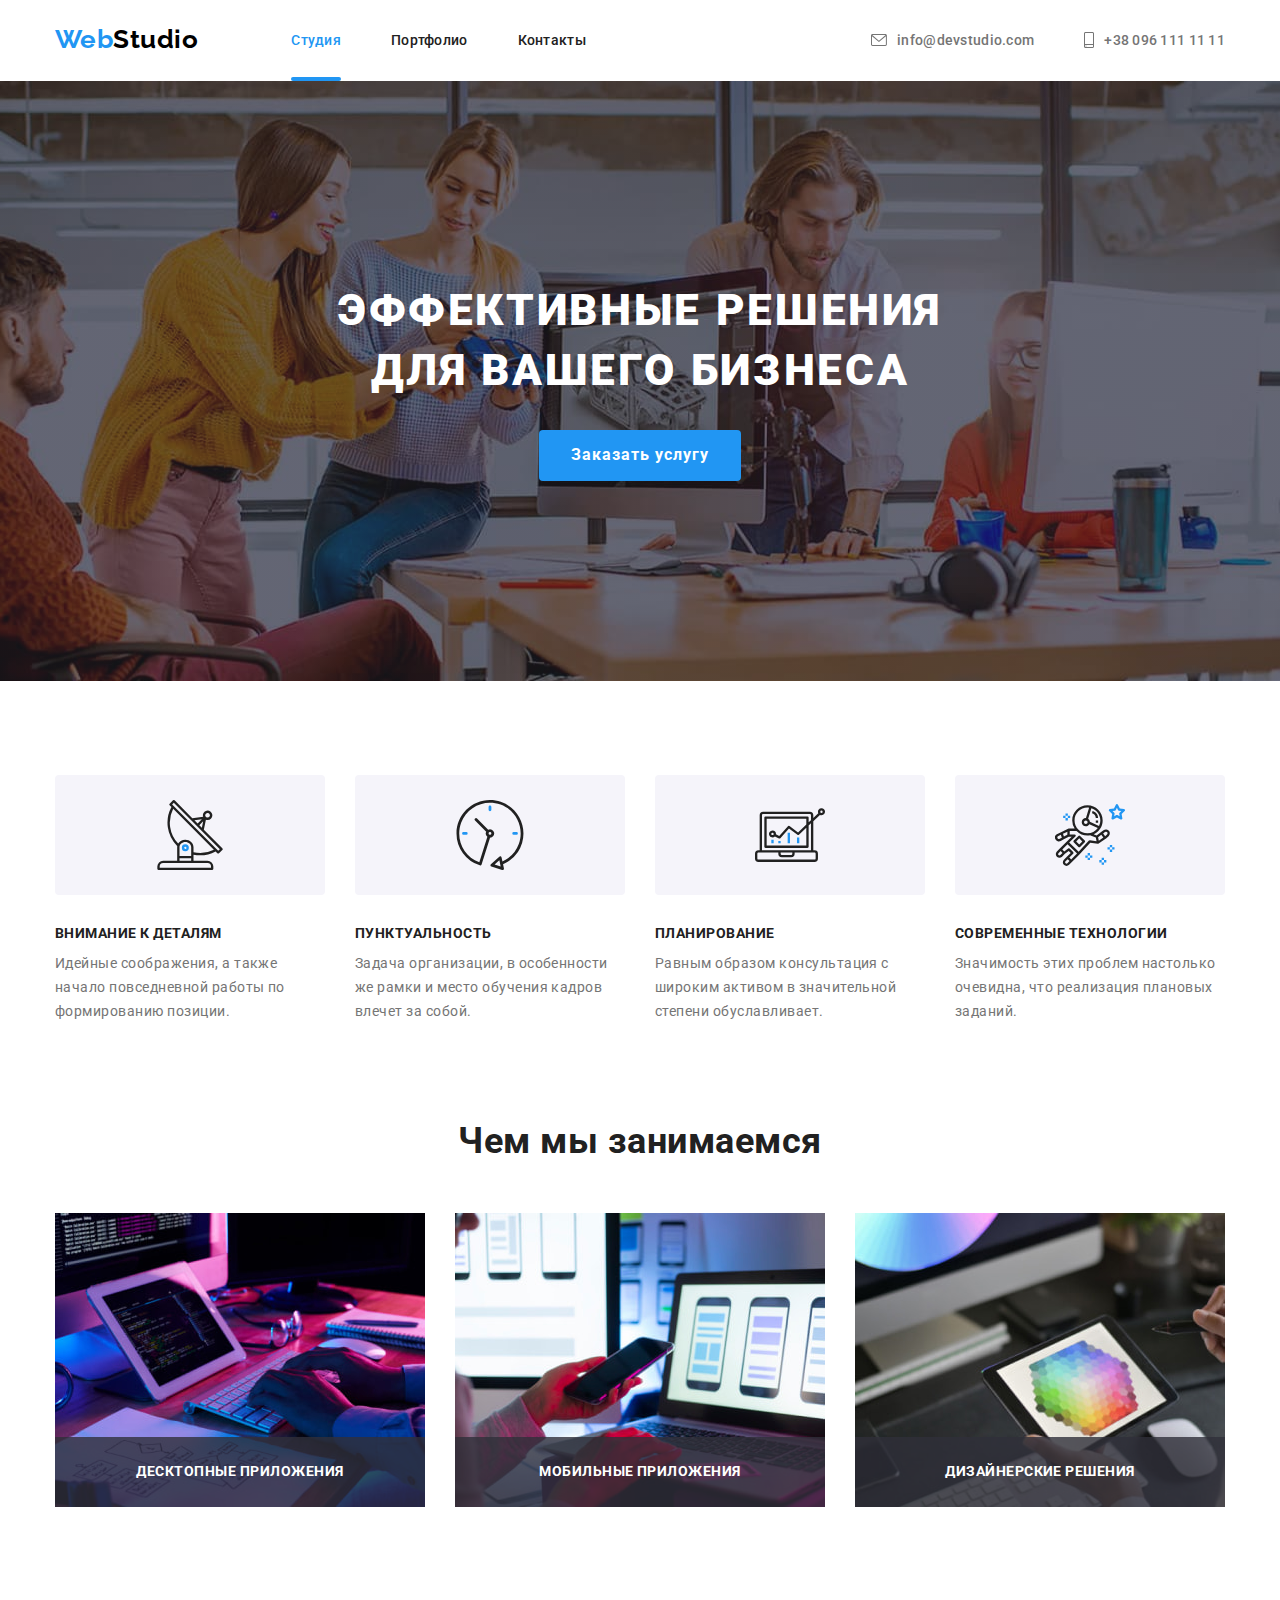
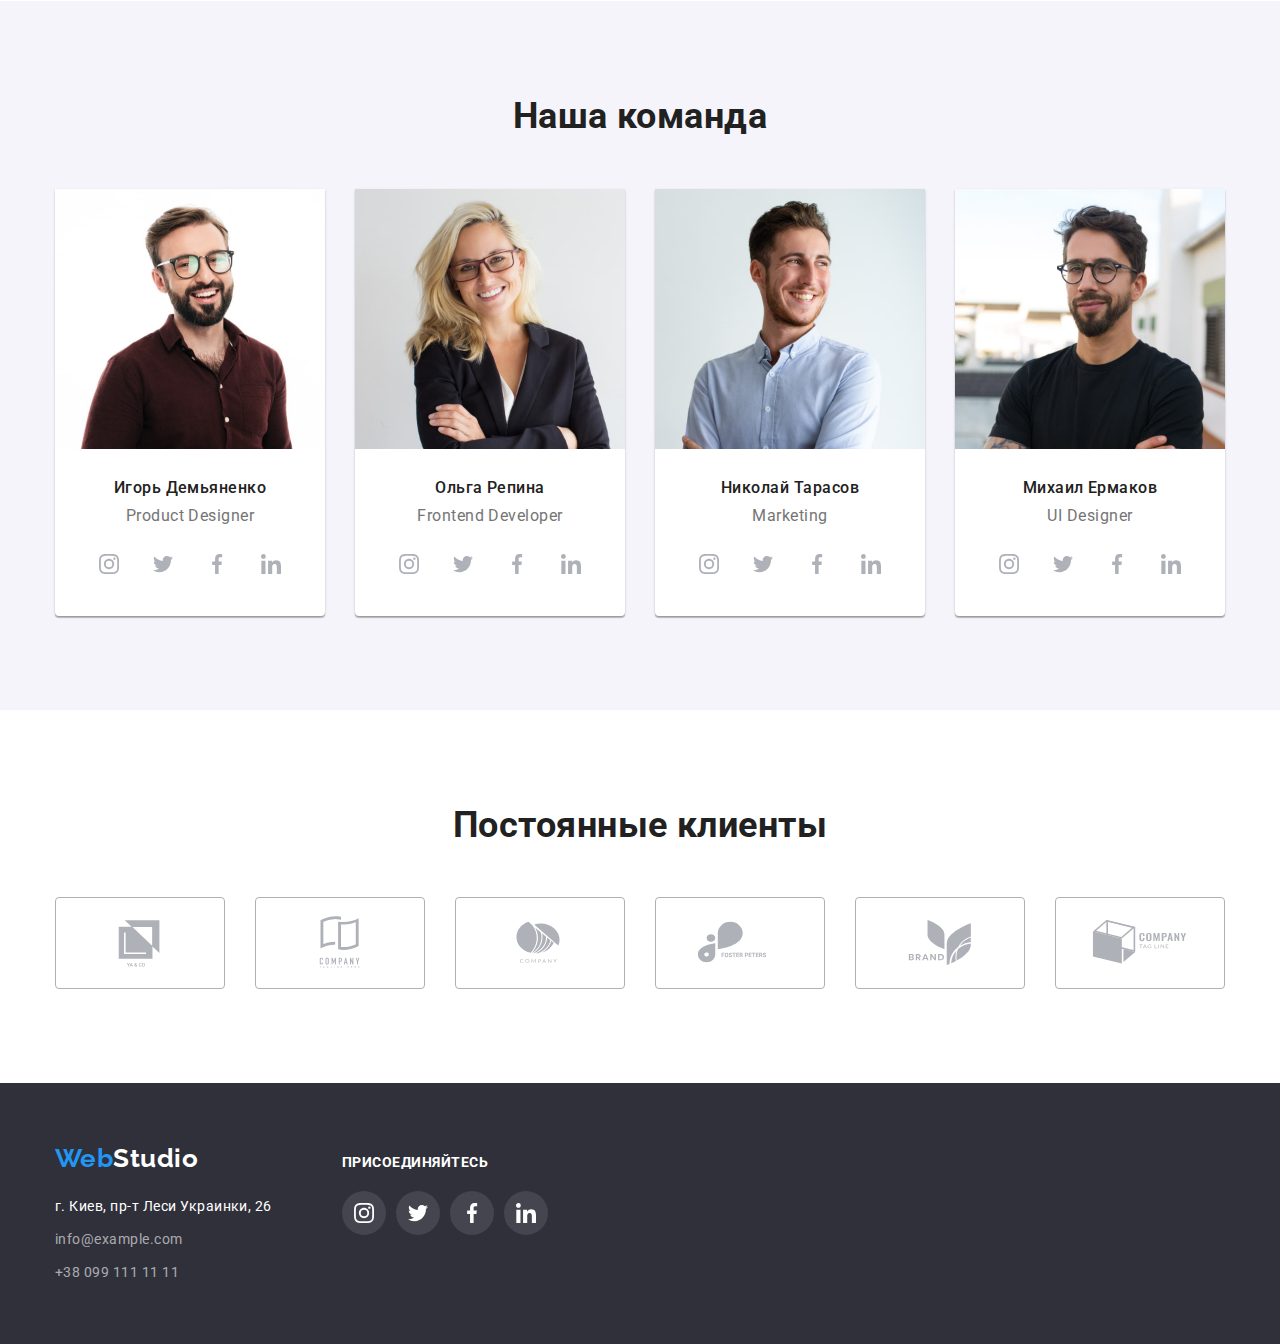
==== index.html @ 7136a8c1 "hw-06" ====
<!DOCTYPE html>
<html lang="ru">
  <head>
    <meta charset="UTF-8" />
    <meta http-equiv="X-UA-Compatible" content="IE=edge" />
    <meta name="viewport" content="width=device-width, initial-scale=1.0" />
    <title>WebStudio</title>
    <link rel="preconnect" href="https://fonts.googleapis.com" />
    <link rel="preconnect" href="https://fonts.gstatic.com" crossorigin />
    <link
      href="https://fonts.googleapis.com/css2?family=Raleway:wght@700&family=Roboto:wght@400;500;700;900&display=swap"
      rel="stylesheet"
    />
    <link
      rel="stylesheet"
      href="https://cdn.jsdelivr.net/npm/modern-normalize@1.1.0/modern-normalize.min.css"
    />
    <link rel="stylesheet" href="./css/styles.css" />
  </head>
  <body>
    <header class="header">
      <div class="container container-header">
        <nav class="nav">
          <a lang="en" href="./index.html" class="logo"
            >Web<span class="logo-studio">Studio</span></a
          >
          <ul class="site-nav list">
            <li class="site-nav-item">
              <a href="./index.html" class="link current">Студия</a>
            </li>
            <li class="site-nav-item">
              <a href="./portfolio.html" class="link">Портфолио</a>
            </li>
            <li class="site-nav-item"><a href="" class="link">Контакты</a></li>
          </ul>
        </nav>
        <ul class="contacts-list list">
          <li class="contacts-item">
            <a href="mailto:info@devstudio.com" class="contacts-link"
              ><svg class="icon-mail" width="16" height="12">
                <use href="./images/symbol-defs.svg#mail"></use>
              </svg>
              info@devstudio.com</a
            >
          </li>
          <li class="contacts-item">
            <a href="tel:380961111111" class="contacts-link"
              ><svg class="icon-phone" width="10" height="16">
                <use href="./images/symbol-defs.svg#phone"></use></svg
              >+38 096 111 11 11</a
            >
          </li>
        </ul>
      </div>
    </header>
    <main>
      <!-- Hero -->
      <section class="hero">
        <div class="container">
          <h1 class="hero-title">Эффективные решения для вашего бизнеса</h1>

          <button data-modal-open type="button" class="button hero-button">
            Заказать услугу
          </button>
        </div>
      </section>
      <!-- features -->
      <section class="features">
        <div class="container">
          <h2 class="visually-hidden">Особенности</h2>
          <ul class="future-list list">
            <li class="future-list-item">
              <div class="icon-bg">
                <svg class="future-list-icon" width="70" height="70">
                  <use href="./images/symbol-defs.svg#antenna"></use>
                </svg>
              </div>

              <h3 class="title">Внимание к деталям</h3>
              <p class="future-list-text">
                Идейные соображения, а также начало повседневной работы по
                формированию позиции.
              </p>
            </li>
            <li class="future-list-item">
              <div class="icon-bg">
                <svg class="future-list-icon" width="70" height="70">
                  <use href="./images/symbol-defs.svg#clock"></use>
                </svg>
              </div>

              <h3 class="title">Пунктуальность</h3>
              <p class="future-list-text">
                Задача организации, в особенности же рамки и место обучения
                кадров влечет за собой.
              </p>
            </li>
            <li class="future-list-item">
              <div class="icon-bg">
                <svg class="future-list-icon" width="70" height="70">
                  <use href="./images/symbol-defs.svg#diagram"></use>
                </svg>
              </div>

              <h3 class="title">Планирование</h3>
              <p class="future-list-text">
                Равным образом консультация с широким активом в значительной
                степени обуславливает.
              </p>
            </li>
            <li class="future-list-item">
              <div class="icon-bg">
                <svg class="future-list-icon" width="70" height="70">
                  <use href="./images/symbol-defs.svg#astronaut"></use>
                </svg>
              </div>

              <h3 class="title">Современные технологии</h3>
              <p class="future-list-text">
                Значимость этих проблем настолько очевидна, что реализация
                плановых заданий.
              </p>
            </li>
          </ul>
        </div>
      </section>
      <!-- what we do -->
      <section class="we">
        <div class="container">
          <h2 class="we-title">Чем мы занимаемся</h2>
          <ul class="we-list list">
            <li class="we-list-item">
              <div class="we-picture">
                <img
                  class="no-gap"
                  width="370"
                  src="./images/box1.jpg"
                  alt="рабочий стол руки на клавиатуре"
                />
                <div class="pic-overlay">
                  <p class="we-overlay-title">Десктопные приложения</p>
                </div>
              </div>
            </li>
            <li class="we-list-item">
              <div class="we-picture">
                <img
                  class="no-gap"
                  width="370"
                  src="./images/box2.jpg"
                  alt="ноутбук на столе и рука на нем"
                />
                <div class="pic-overlay">
                  <p class="we-overlay-title">Мобильные приложения</p>
                </div>
              </div>
            </li>
            <li class="we-list-item">
              <div class="we-picture">
                <img
                  class="no-gap"
                  width="370"
                  src="./images/box3.jpg"
                  alt="рука держит планшет"
                />
                <div class="pic-overlay">
                  <p class="we-overlay-title">Дизайнерские решения</p>
                </div>
              </div>
            </li>
          </ul>
        </div>
      </section>

      <!-- team -->
      <section class="team">
        <div class="container">
          <h2 class="team-title">Наша команда</h2>
          <ul class="team-list list">
            <li class="team-list-item">
              <img
                class="no-gap"
                width="270"
                src="./images/employee01.jpg"
                alt="мужчина"
              />
              <div class="team-member">
                <h3 class="team-list-title">Игорь Демьяненко</h3>
                <p lang="en" class="team-position">Product Designer</p>
                <ul class="social list">
                  <li>
                    <a href="https://www.instagram.com/" class="social-bg">
                      <svg class="social-icon" width="20" height="20">
                        <use href="./images/symbol-defs.svg#instagram"></use>
                      </svg>
                    </a>
                  </li>
                  <li>
                    <a href="https://twitter.com/" class="social-bg"
                      ><svg class="social-icon" width="20" height="20">
                        <use href="./images/symbol-defs.svg#twitter"></use></svg
                    ></a>
                  </li>
                  <li>
                    <a href="https://www.facebook.com/" class="social-bg"
                      ><svg class="social-icon" width="20" height="20">
                        <use
                          href="./images/symbol-defs.svg#facebook"
                        ></use></svg
                    ></a>
                  </li>
                  <li>
                    <a href="https://www.linkedin.com/" class="social-bg"
                      ><svg class="social-icon" width="20" height="20">
                        <use
                          href="./images/symbol-defs.svg#linkedin"
                        ></use></svg
                    ></a>
                  </li>
                </ul>
              </div>
            </li>
            <li class="team-list-item">
              <img
                class="no-gap"
                width="270"
                src="./images/employee02.jpg"
                alt="женщина"
              />
              <div class="team-member">
                <h3 class="team-list-title">Ольга Репина</h3>
                <p lang="en" class="team-position">Frontend Developer</p>
                <ul class="social list">
                  <li>
                    <a href="https://www.instagram.com/" class="social-bg">
                      <svg class="social-icon" width="20" height="20">
                        <use href="./images/symbol-defs.svg#instagram"></use>
                      </svg>
                    </a>
                  </li>
                  <li>
                    <a href="https://twitter.com/" class="social-bg"
                      ><svg class="social-icon" width="20" height="20">
                        <use href="./images/symbol-defs.svg#twitter"></use></svg
                    ></a>
                  </li>
                  <li>
                    <a href="https://www.facebook.com/" class="social-bg"
                      ><svg class="social-icon" width="20" height="20">
                        <use
                          href="./images/symbol-defs.svg#facebook"
                        ></use></svg
                    ></a>
                  </li>
                  <li>
                    <a href="https://www.linkedin.com/" class="social-bg"
                      ><svg class="social-icon" width="20" height="20">
                        <use
                          href="./images/symbol-defs.svg#linkedin"
                        ></use></svg
                    ></a>
                  </li>
                </ul>
              </div>
            </li>
            <li class="team-list-item">
              <img
                class="no-gap"
                width="270"
                src="./images/employee03.jpg"
                alt="мужчина"
              />
              <div class="team-member">
                <h3 class="team-list-title">Николай Тарасов</h3>
                <p lang="en" class="team-position">Marketing</p>
                <ul class="social list">
                  <li>
                    <a href="https://www.instagram.com/" class="social-bg">
                      <svg class="social-icon" width="20" height="20">
                        <use href="./images/symbol-defs.svg#instagram"></use>
                      </svg>
                    </a>
                  </li>
                  <li>
                    <a href="https://twitter.com/" class="social-bg"
                      ><svg class="social-icon" width="20" height="20">
                        <use href="./images/symbol-defs.svg#twitter"></use></svg
                    ></a>
                  </li>
                  <li>
                    <a href="https://www.facebook.com/" class="social-bg"
                      ><svg class="social-icon" width="20" height="20">
                        <use
                          href="./images/symbol-defs.svg#facebook"
                        ></use></svg
                    ></a>
                  </li>
                  <li>
                    <a href="https://www.linkedin.com/" class="social-bg"
                      ><svg class="social-icon" width="20" height="20">
                        <use
                          href="./images/symbol-defs.svg#linkedin"
                        ></use></svg
                    ></a>
                  </li>
                </ul>
              </div>
            </li>
            <li class="team-list-item">
              <img
                class="no-gap"
                width="270"
                src="./images/employee04.jpg"
                alt="мужчина"
              />
              <div class="team-member">
                <h3 class="team-list-title">Михаил Ермаков</h3>
                <p lang="en" class="team-position">UI Designer</p>
                <ul class="social list">
                  <li>
                    <a href="https://www.instagram.com/" class="social-bg">
                      <svg class="social-icon" width="20" height="20">
                        <use href="./images/symbol-defs.svg#instagram"></use>
                      </svg>
                    </a>
                  </li>
                  <li>
                    <a href="https://twitter.com/" class="social-bg"
                      ><svg class="social-icon" width="20" height="20">
                        <use href="./images/symbol-defs.svg#twitter"></use></svg
                    ></a>
                  </li>
                  <li>
                    <a href="https://www.facebook.com/" class="social-bg"
                      ><svg class="social-icon" width="20" height="20">
                        <use
                          href="./images/symbol-defs.svg#facebook"
                        ></use></svg
                    ></a>
                  </li>
                  <li>
                    <a href="https://www.linkedin.com/" class="social-bg"
                      ><svg class="social-icon" width="20" height="20">
                        <use
                          href="./images/symbol-defs.svg#linkedin"
                        ></use></svg
                    ></a>
                  </li>
                </ul>
              </div>
            </li>
          </ul>
        </div>
      </section>
      <!-- clients -->
      <section class="clients">
        <div class="container">
          <h2 class="clents-title">Постоянные клиенты</h2>

          <ul class="clients-list list">
            <li class="client-item">
              <a href="" class="client-link"
                ><svg class="client-icon" width="106" height="60">
                  <use href="./images/symbol-defs.svg#logo1"></use></svg
              ></a>
            </li>
            <li class="client-item">
              <a href="" class="client-link"
                ><svg class="client-icon" width="106" height="60">
                  <use href="./images/symbol-defs.svg#logo2"></use></svg
              ></a>
            </li>
            <li class="client-item">
              <a href="" class="client-link"
                ><svg class="client-icon" width="106" height="60">
                  <use href="./images/symbol-defs.svg#logo3"></use></svg
              ></a>
            </li>
            <li class="client-item">
              <a href="" class="client-link"
                ><svg class="client-icon" width="106" height="60">
                  <use href="./images/symbol-defs.svg#logo4"></use></svg
              ></a>
            </li>
            <li class="client-item">
              <a href="" class="client-link"
                ><svg class="client-icon" width="106" height="60">
                  <use href="./images/symbol-defs.svg#logo5"></use></svg
              ></a>
            </li>
            <li class="client-item">
              <a href="" class="client-link"
                ><svg class="client-icon" width="106" height="60">
                  <use href="./images/symbol-defs.svg#logo6"></use></svg
              ></a>
            </li>
          </ul>
        </div>
      </section>
      <div class="backdrop is-hidden" data-modal>
        <div class="modal">
          <button class="close-button" data-modal-close>
            <svg class="icon-close" width="18" height="18">
              <use href="./images/symbol-defs.svg#icon-close-black"></use>
            </svg>
          </button>
        </div>
      </div>
    </main>
    <footer class="footer">
      <div class="container">
        <div class="footer-flex">
          <div class="logo-address">
            <a lang="en" href="./index.html" class="logo-futer logo"
              >Web<span class="logo-studio-footer">Studio</span></a
            >
            <address class="address">
              <ul class="list">
                <li class="address-list">
                  <p class="address address-city">
                    г. Киев, пр-т Леси Украинки, 26
                  </p>
                </li>
                <li class="address-list">
                  <a href="mailto:info@example.com" class="address address-mail"
                    >info@example.com</a
                  >
                </li>
                <li class="address-list">
                  <a href="tel:380991111111" class="address address-tel"
                    >+38 099 111 11 11</a
                  >
                </li>
              </ul>
            </address>
          </div>
          <div class="footer-social">
            <h2 class="footer-social-title">присоединяйтесь</h2>

            <ul class="footer-social-list list">
              <li class="footer-social-item">
                <a href="https://www.instagram.com/" class="social-bg">
                  <svg class="social-icon-bottom" width="20" height="20">
                    <use href="./images/symbol-defs.svg#instagram"></use>
                  </svg>
                </a>
              </li>
              <li class="footer-social-item">
                <a href="https://twitter.com/" class="social-bg"
                  ><svg class="social-icon-bottom" width="20" height="20">
                    <use href="./images/symbol-defs.svg#twitter"></use></svg
                ></a>
              </li>
              <li class="footer-social-item">
                <a href="https://www.facebook.com/" class="social-bg"
                  ><svg class="social-icon-bottom" width="20" height="20">
                    <use href="./images/symbol-defs.svg#facebook"></use></svg
                ></a>
              </li>
              <li class="footer-social-item">
                <a href="https://www.linkedin.com/" class="social-bg"
                  ><svg class="social-icon-bottom" width="20" height="20">
                    <use href="./images/symbol-defs.svg#linkedin"></use></svg
                ></a>
              </li>
            </ul>
          </div>
        </div>
      </div>
    </footer>
    <script src="./js/modal.js"></script>
  </body>
</html>
---- css/styles.css ----
/* основной цвет текста #757575 */
/* вторичный цвет текста #212121 */
/* background: #FFFFFF */
/* вторичный цвет фона #F5F4FA */
/* акцент #2196F3 */

:root {
  --primary-text-color: #757575;
  --title-text-color: #212121;
  --accent-color: #2196f3;
  --background-color: #ffffff;
  --text-color: #ffffff;
  --time-transition: 250ms;
  --time-cubic: cubic-bezier(0.4, 0, 0.2, 1);
}
body {
  background: var(--background-color);
  color: var(--primary-text-color);
  font-family: roboto, sans-serif;
  letter-spacing: 0.03em;
}

.visually-hidden {
  position: absolute;
  white-space: nowrap;
  width: 1px;
  height: 1px;
  overflow: hidden;
  border: 0;
  padding: 0;
  clip: rect(0 0 0 0);
  clip-path: inset(50%);
  margin: -1px;
}

.container {
  width: 1200px;
  padding-left: 15px;
  padding-right: 15px;
  margin-left: auto;
  margin-right: auto;
}

.list {
  list-style: none;
  margin: 0;
  padding: 0;
}

.no-gap {
  display: block;
}

.header-line {
  border-bottom: 1px solid #ececec;
}

.nav .logo {
  padding-top: 24px;
  padding-bottom: 24px;
}

.logo {
  margin-right: 93px;
  color: var(--accent-color);
  font-family: Raleway, sans-serif;
  font-weight: 700;
  font-size: 26px;
  line-height: 1.2;
  text-decoration: none;
}

.logo .logo-studio {
  color: #000000;
}

.logo-studio-footer {
  color: var(--text-color);
}

/* Site nav */

.nav {
  display: flex;
}

.site-nav {
  display: flex;
  align-items: center;
}

.link {
  position: relative;
}

.current::after {
  content: '';
  position: absolute;
  display: block;
  width: 100%;
  height: 4px;
  background-color: var(--accent-color);
  border-radius: 4px;
  bottom: 0;
}

.site-nav-item:not(:last-child) {
  margin-right: 50px;
}

.site-nav .link {
  display: block;
  padding-top: 32px;
  padding-bottom: 32px;
  color: var(--title-text-color);
  font-weight: 500;
  font-size: 14px;
  line-height: 1.2;
  letter-spacing: 0.02em;
  text-decoration: none;

  transition: color var(--time-transition) var(--time-cubic);
}

.site-nav .link:hover,
.site-nav .link:focus {
  color: var(--accent-color);
}

.site-nav .link.current {
  color: var(--accent-color);
}

.contacts-link {
  display: flex;
  align-items: center;
  padding-top: 32px;
  padding-bottom: 32px;
  color: var(--primary-text-color);
  font-weight: 500;
  font-size: 14px;
  line-height: 1.2;
  letter-spacing: 0.02em;
  text-decoration: none;

  transition: color var(--time-transition) var(--time-cubic);
}

.contacts-link:hover,
.contacts-link:focus {
  color: var(--accent-color);
}

.icon-mail {
  margin-right: 10px;
  fill: currentColor;
}

.icon-phone {
  margin-right: 10px;
  fill: currentColor;
}

.container-header {
  display: flex;
  align-items: center;
}

.contacts-list {
  display: flex;
  margin-left: auto;
}

.contacts-item:not(:last-child) {
  margin-right: 50px;
}

/* Section Hero */

.hero {
  margin: 0 auto;
  max-width: 1600px;
  padding-top: 200px;
  padding-bottom: 200px;
  text-align: center;
  background-image: linear-gradient(
      rgba(47, 48, 58, 0.4),
      rgba(47, 48, 58, 0.4)
    ),
    url(../images/hero-background.jpg);
  background-color: #2f303a;
  background-size: cover;
  background-position: center;
  background-repeat: no-repeat;
}
.hero-title {
  width: 696px;
  margin: 0 auto 30px auto;
  color: var(--text-color);
  font-weight: 900;
  font-size: 44px;
  line-height: 1.36;

  letter-spacing: 0.06em;
  text-transform: uppercase;
}

.backdrop {
  position: fixed;
  top: 0;
  left: 0;
  width: 100%;
  height: 100%;
  z-index: 1;
  background-color: rgba(0, 0, 0, 0.2);

  opacity: 1;
  transition: opacity var(--time-transition) var(--time-cubic);
}

.backdrop.is-hidden {
  opacity: 0;
  pointer-events: none;
}

.backdrop.is-hidden .modal {
  transform: translate(-50%, -50%) scale(0.5);
  opacity: 1;
}

.modal {
  position: absolute;
  top: 50%;
  left: 50%;
  transform: translate(-50%, -50%);
  min-width: 528px;
  min-height: 581px;
  background-color: #fff;
  box-shadow: 0px 1px 3px rgba(0, 0, 0, 0.12), 0px 1px 1px rgba(0, 0, 0, 0.14),
    0px 2px 1px rgba(0, 0, 0, 0.2);
  border-radius: 4px;

  transform: translate(-50%, -50%) scale(1);
  transition: transform var(--time-transition) var(--time-cubic),
    opacity var(--time-transition) var(--time-cubic);
}

.close-button {
  position: absolute;
  top: 8px;
  right: 8px;
  width: 30px;
  height: 30px;
  display: flex;
  justify-content: center;
  align-items: center;
  background-color: #fff;
  border-radius: 50%;
  border: 1px solid rgba(0, 0, 0, 0.1);

  transition: box-shadow var(--time-transition) var(--time-cubic);
}

.close-button:hover,
.close-button:focus {
  box-shadow: 0px 1px 3px rgba(0, 0, 0, 0.12), 0px 1px 1px rgba(0, 0, 0, 0.14),
    0px 2px 1px rgba(0, 0, 0, 0.2);
}

/* Section Features */

.features {
  padding-top: 94px;
  padding-bottom: 94px;
}

.future-list {
  display: flex;
}

.future-list-item {
  width: 270px;
}

.future-list-item:not(:last-child) {
  margin-right: 30px;
}

.future-list .title {
  margin-top: 0;
  margin-bottom: 10px;
  color: var(--title-text-color);
  font-weight: 700;
  font-size: 14px;
  line-height: 1.2;
  text-transform: uppercase;
}

.future-list-text {
  margin: 0;
  padding-top: 1px;
  padding-bottom: 2px;
  font-size: 14px;
  line-height: 1.71;
}

.future-list-icon {
}

.icon-bg {
  display: flex;
  justify-content: center;
  align-items: center;
  width: 270px;
  height: 120px;
  background-color: #f5f4fa;
  border-radius: 4px;
  margin-bottom: 30px;
}

/* Section we */

.we {
  padding-bottom: 94px;
}

.we-picture {
  position: relative;
}

.pic-overlay {
  position: absolute;
  display: flex;
  align-items: center;
  justify-content: center;
  width: 100%;
  height: 70px;
  background-color: rgba(47, 48, 58, 0.8);
  transform: translate(0%, -100%);
}

.we-title,
.team-title,
.clents-title {
  margin-top: 0;
  margin-bottom: 50px;
  color: var(--title-text-color);
  font-weight: 700;
  font-size: 36px;
  line-height: 1.2;
  text-align: center;
}

.we-overlay-title {
  font-weight: 700;
  font-size: 14px;
  line-height: 1.14;
  text-align: center;
  text-transform: uppercase;
  color: var(--text-color);
  margin: 0;
}

.we-list {
  display: flex;
}

.we-list-item:not(:last-child) {
  margin-right: 30px;
}

/* Section Team */

.team {
  padding-top: 94px;
  padding-bottom: 94px;
  background-color: #f5f4fa;
}

.team-list {
  display: flex;
}

.team-list-item {
  background-color: var(--background-color);
  box-shadow: 0px 1px 3px rgba(0, 0, 0, 0.12), 0px 1px 1px rgba(0, 0, 0, 0.14),
    0px 2px 1px rgba(0, 0, 0, 0.2);
  border-radius: 0px 0px 4px 4px;
}

.team-list-item:not(:last-child) {
  margin-right: 30px;
}

.team-member {
  padding-top: 30px;
  padding-bottom: 30px;
}

.team-list-title {
  color: var(--title-text-color);
  font-weight: 500;
  font-size: 16px;
  line-height: 1.18;
  text-align: center;
  margin-top: 0;
  margin-bottom: 10px;
}

.team-position {
  font-size: 16px;
  line-height: 1.18;
  text-align: center;
  margin-top: 0;
  margin-bottom: 16px;
}

.social {
  display: flex;
  padding-left: 32px;
  padding-right: 32px;
  gap: 10px;
}

.social-bg {
  display: flex;
  justify-content: center;
  align-items: center;
  background-color: #ffffff;
  width: 44px;
  height: 44px;
  border-radius: 50%;
  color: #afb1b8;

  transition: color var(--time-transition) var(--time-cubic),
    background-color var(--time-transition) var(--time-cubic);
}

.social-icon {
  fill: currentColor;
}

.social-bg:hover,
.social-bg:focus {
  background-color: var(--accent-color);
  color: var(--text-color);
}

/* Clients */

.clients {
  padding-top: 94px;
  padding-bottom: 94px;
}

.clients-list {
  display: flex;
  gap: 30px;
}

.clents-title {
  margin-top: 0;
  margin-bottom: 50px;
}

.client-link {
  display: flex;
  justify-content: center;
  align-items: center;
  width: 170px;
  height: 92px;
  border: 1px solid #afb1b8;
  border-radius: 4px;
  text-decoration: none;
  color: #afb1b8;

  transition: color var(--time-transition) var(--time-cubic),
    border-color var(--time-transition) var(--time-cubic);
}

.client-icon {
  fill: currentColor;
}

.client-link:focus,
.client-link:hover {
  border-color: var(--accent-color);
  color: var(--accent-color);
}

/* Button */

.button {
  display: inline-block;
  border: 0px solid transparent;
  border-radius: 4px;
  padding: 6px 22px;
  color: var(--title-text-color);
  font-family: inherit;
  font-weight: 500;
  font-size: 16px;
  line-height: 1.62;
  text-align: center;
  cursor: pointer;

  transition: box-shadow var(--time-transition) var(--time-cubic),
    color var(--time-transition) var(--time-cubic),
    background-color var(--time-transition) var(--time-cubic);
}

.button:hover,
.button:focus {
  color: var(--background-color);
  background-color: var(--accent-color);
  box-shadow: 0px 3px 1px rgba(0, 0, 0, 0.1), 0px 1px 2px rgba(0, 0, 0, 0.08),
    0px 2px 2px rgba(0, 0, 0, 0.12);
}
.button.hero-button {
  display: inline-block;
  padding: 10px 32px;
  color: var(--text-color);
  background-color: var(--accent-color);
  font-weight: 700;
  font-size: 16px;
  line-height: 1.88;
  letter-spacing: 0.06em;

  transition: background-color var(--time-transition) var(--time-cubic);
}

.button.hero-button:hover,
.button.hero-button:focus {
  background-color: #188ce8;
}

/* Portfolio Page*/

.portfolio {
  padding-top: 94px;
  padding-bottom: 94px;
}

.button-list {
  display: flex;
  justify-content: center;
  margin-bottom: 50px;
}

.button-list-item:not(:last-child) {
  margin-right: 8px;
}

.item-description {
  padding: 20px 24px;
  border-bottom: 1px solid #eeeeee;
  border-left: 1px solid #eeeeee;
  border-right: 1px solid #eeeeee;
}

.portfolio-list-title {
  color: var(--title-text-color);
  font-weight: 700;
  font-size: 18px;
  line-height: 2;
  letter-spacing: 0.06em;
  margin-top: 0;
  margin-bottom: 4px;
}

.portfolio-list-text {
  font-size: 16px;
  line-height: 1.88;
  margin: 0;
  color: var(--primary-text-color);
}

.portfolio-list {
  display: flex;
  flex-wrap: wrap;
}

.portfolio-list-item {
  width: 370px;
  margin-right: 30px;
}

.portfolio-link {
  display: block;
  text-decoration: none;
  transition: box-shadow var(--time-transition) var(--time-cubic);
}

.thumb-text {
  font-size: 18px;
  line-height: 1.56;
  color: var(--text-color);
  margin: 0;
  padding-top: 63px;
  padding-right: 24px;
  padding-left: 24px;
}

.portfolio-thumb {
  position: relative;
  overflow: hidden;
}

.portfolio-overlay {
  position: absolute;
  width: 100%;
  height: 100%;
  background-color: rgba(33, 150, 243, 0.9);
  transform: translatey(0);
  opacity: 0.5;
  transition: transform var(--time-transition) var(--time-cubic),
    opacity var(--time-transition) var(--time-cubic);
}

.portfolio-link:hover .portfolio-overlay,
.portfolio-link:focus .portfolio-overlay {
  transform: translatey(-100%);
  opacity: 1;
}

.portfolio-link:focus,
.portfolio-link:hover {
  box-shadow: 0px 1px 1px rgba(0, 0, 0, 0.12), 0px 4px 4px rgba(0, 0, 0, 0.06),
    1px 4px 6px rgba(0, 0, 0, 0.16);
}

.portfolio-list-item:nth-child(3n) {
  margin-right: 0;
}

.portfolio-list-item:nth-child(-n + 6) {
  margin-bottom: 30px;
}

/* Footer */

.footer-flex {
  display: flex;
  align-items: baseline;
}

.footer-social-list {
  display: flex;
  gap: 10px;
}

.footer-social-title {
  margin-top: 0;
  margin-bottom: 20px;
  font-weight: 700;
  font-size: 14px;
  line-height: 1.14;
  text-transform: uppercase;
  color: #ffffff;
}

.footer {
  padding-top: 60px;
  padding-bottom: 60px;
  background-color: #2f303a;
}

.logo-futer.logo {
  display: block;
  margin-right: 0;
  margin-bottom: 20px;
}

.address {
  font-style: normal;
  font-size: 14px;
  line-height: 1.71;
  text-decoration: none;
}

.address .address-city {
  display: inline-block;
  margin: 0;
  color: var(--text-color);
}

.address .address-mail {
  display: inline-block;
  color: rgba(255, 255, 255, 0.6);

  transition: color var(--time-transition) var(--time-cubic);
}

.address-mail:hover,
.address-mail:focus {
  color: var(--accent-color);
}

.address .address-tel {
  display: inline-block;
  color: rgba(255, 255, 255, 0.6);

  transition: color var(--time-transition) var(--time-cubic);
}

.address-tel:hover,
.address-tel:focus {
  color: var(--accent-color);
}

.address-list:not(:last-child) {
  margin-bottom: 9px;
}

.logo-address {
  margin-right: 70px;
}
.footer-social-item .social-bg {
  background: rgba(255, 255, 255, 0.1);
}

.footer-social-item .social-bg:hover,
.footer-social-item .social-bg:focus {
  background: var(--accent-color);
}

.social-icon-bottom {
  fill: var(--text-color);
}
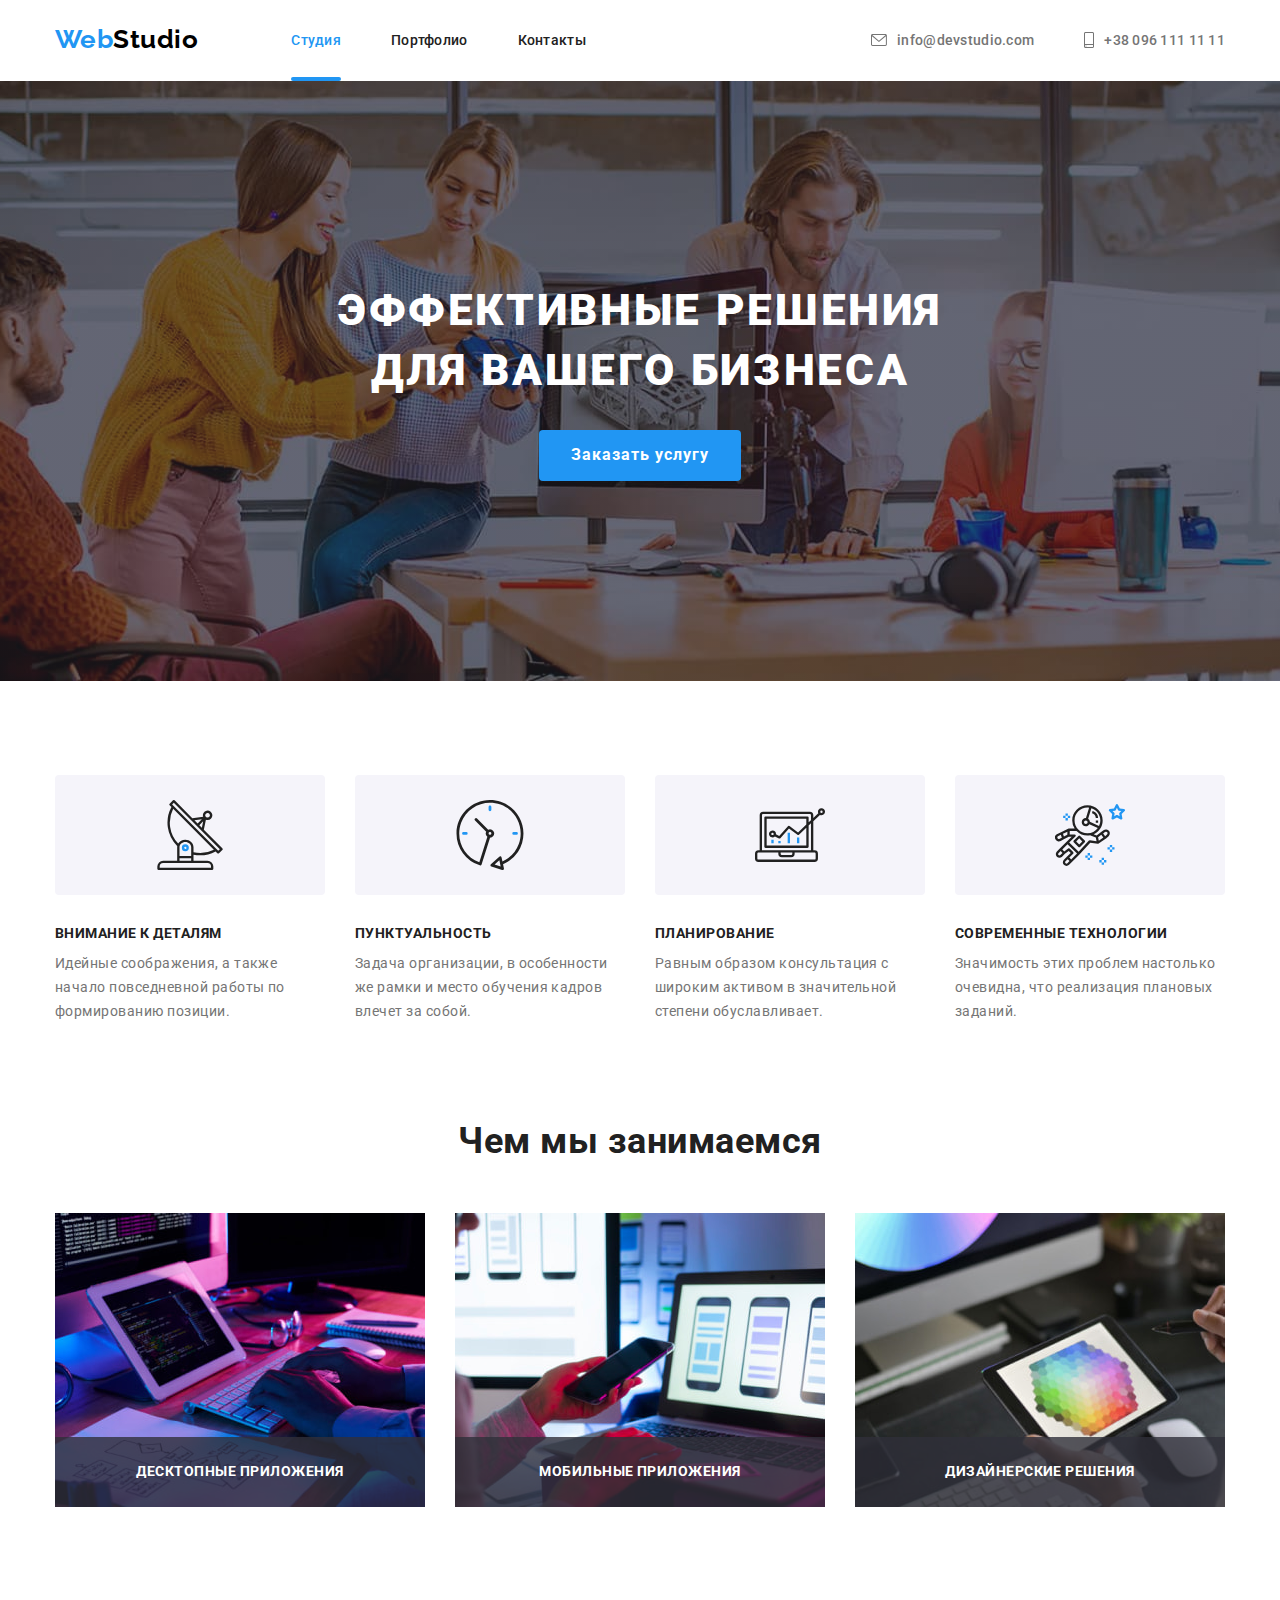
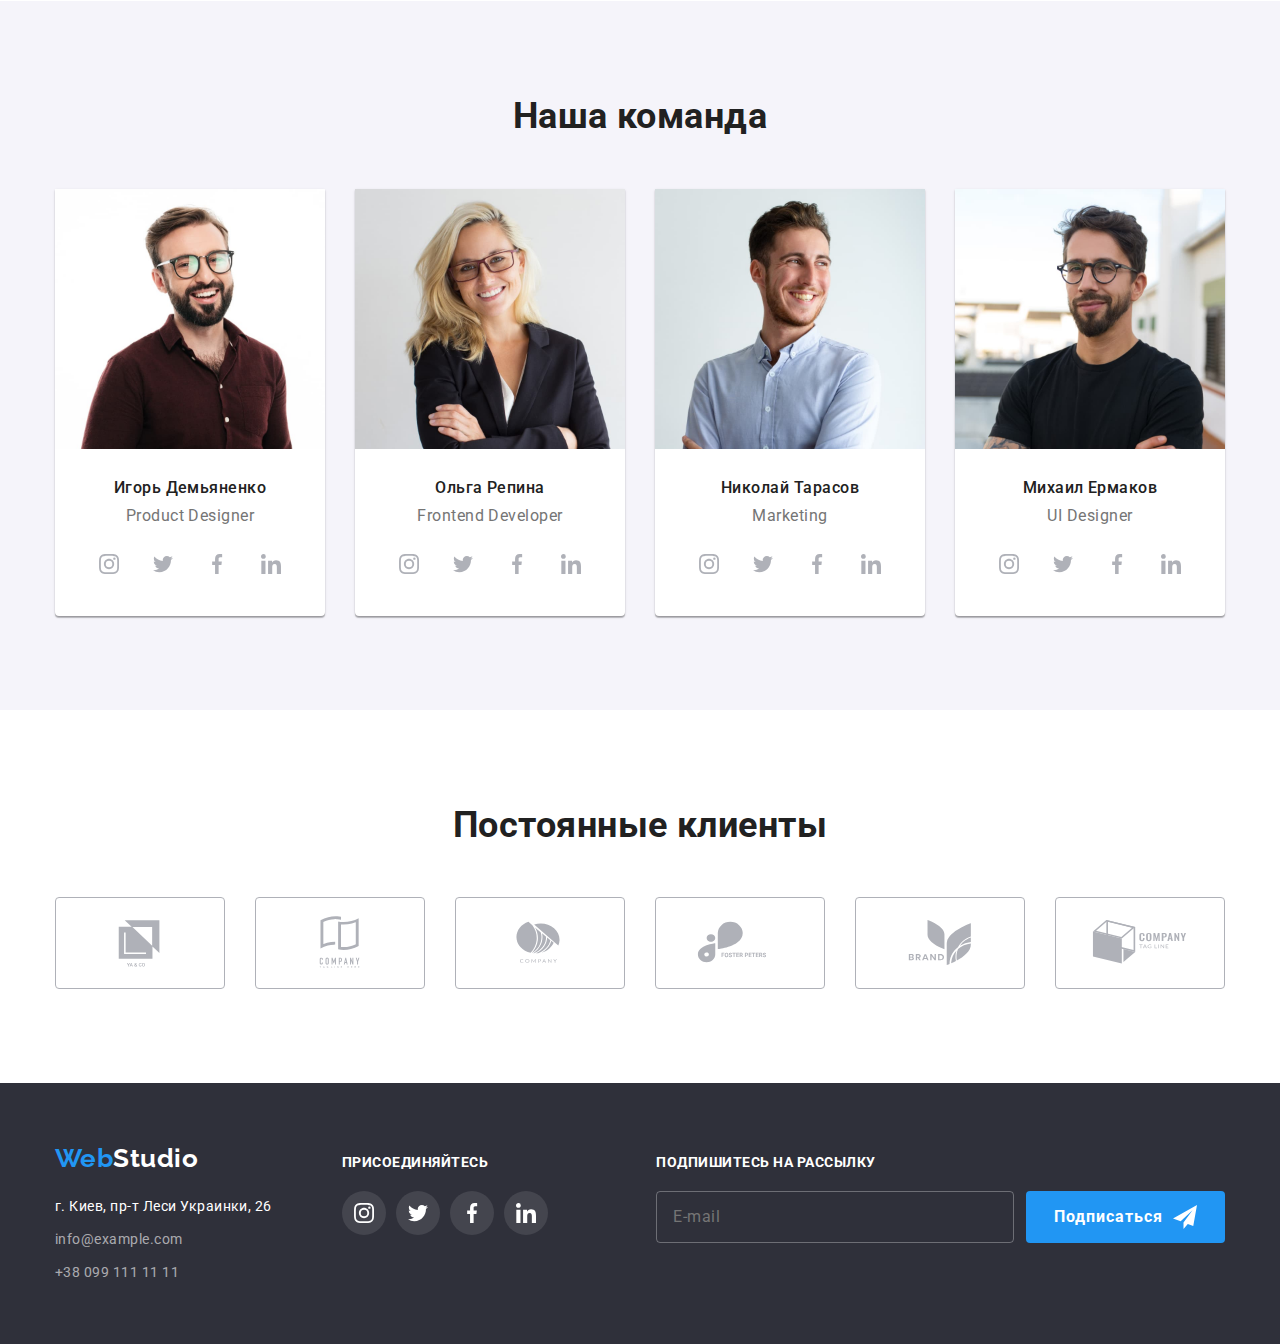
==== commit ad4a0986: "hw-06" ====
--- a/index.html
+++ b/index.html
@@ -399,6 +399,67 @@
       </section>
       <div class="backdrop is-hidden" data-modal>
         <div class="modal">
+          <form class="modal-form">
+            <h2 class="modal-form-title">
+              Оставьте свои данные, мы вам перезвоним
+            </h2>
+            <ul class="modal-list list">
+              <li class="modal-list-item">
+                <label class="modal-label-name">
+                  Имя
+                  <div class="modal-form-position">
+                    <input
+                      class="modal-form-input"
+                      type="text"
+                      name="username"
+                    />
+                    <svg class="modal-input-icon" width="18" height="18">
+                      <use href="./images/symbol-defs.svg#person-black"></use>
+                    </svg>
+                  </div>
+                </label>
+              </li>
+              <li class="modal-list-item">
+                <label class="modal-label-name">
+                  Телефон
+                  <div class="modal-form-position">
+                    <input class="modal-form-input" type="tel" name="tel" />
+                    <svg class="modal-input-icon" width="18" height="18">
+                      <use href="./images/symbol-defs.svg#phone-black"></use>
+                    </svg>
+                  </div>
+                </label>
+              </li>
+              <li class="modal-list-item">
+                <label class="modal-label-name">
+                  Почта
+                  <div class="modal-form-position">
+                    <input class="modal-form-input" type="email" name="email" />
+                    <svg class="modal-input-icon" width="18" height="18">
+                      <use href="./images/symbol-defs.svg#email-black"></use>
+                    </svg>
+                  </div>
+                </label>
+              </li>
+              <li class="modal-list-item">
+                <label class="modal-label-name">
+                  Комментарий
+
+                  <textarea
+                    class="modal-form-input comments"
+                    name="comments"
+                    rows="6"
+                    placeholder="Введите текст"
+                  ></textarea>
+                </label>
+              </li>
+            </ul>
+            <label class="agreement">
+              <input type="checkbox" name="agreement" value="" />Соглашаюсь с
+              рассылкой и принимаю <a href="">Условия договора</a>
+            </label>
+            <button class="modal-button button" type="submit">Отправить</button>
+          </form>
           <button class="close-button" data-modal-close>
             <svg class="icon-close" width="18" height="18">
               <use href="./images/symbol-defs.svg#icon-close-black"></use>
@@ -465,6 +526,25 @@
               </li>
             </ul>
           </div>
+          <form class="footer-form">
+            <h2 class="footer-form-title">Подпишитесь на рассылку</h2>
+            <div class="subscribe-group" role="group">
+              <label class="email-label">
+                <input
+                  class="email-label-input"
+                  type="email"
+                  name="email"
+                  placeholder="E-mail"
+                />
+              </label>
+              <button class="footer-btn button" type="submit">
+                Подписаться
+                <svg class="icon-send" width="24" height="24">
+                  <use href="./images/symbol-defs.svg#icon-send"></use>
+                </svg>
+              </button>
+            </div>
+          </form>
         </div>
       </div>
     </footer>
--- a/css/styles.css
+++ b/css/styles.css
@@ -235,6 +235,7 @@
   transform: translate(-50%, -50%);
   min-width: 528px;
   min-height: 581px;
+  padding: 40px;
   background-color: #fff;
   box-shadow: 0px 1px 3px rgba(0, 0, 0, 0.12), 0px 1px 1px rgba(0, 0, 0, 0.14),
     0px 2px 1px rgba(0, 0, 0, 0.2);
@@ -265,6 +266,94 @@
 .close-button:focus {
   box-shadow: 0px 1px 3px rgba(0, 0, 0, 0.12), 0px 1px 1px rgba(0, 0, 0, 0.14),
     0px 2px 1px rgba(0, 0, 0, 0.2);
+}
+
+.modal-form {
+  /* display: flex;
+  flex-direction: column; */
+}
+
+.modal-form-title {
+  font-weight: 700;
+  font-size: 20px;
+  line-height: 1.15;
+  text-align: center;
+  letter-spacing: 0.03em;
+  color: var(--title-text-color);
+  margin-top: 0;
+  margin-bottom: 12px;
+}
+
+.modal-label-name {
+  display: block;
+  font-size: 12px;
+  line-height: 1.16;
+  letter-spacing: 0.01em;
+  color: var(--primary-text-color);
+}
+
+.modal-form-input {
+  width: 100%;
+  border: 1px solid rgba(33, 33, 33, 0.2);
+  border-radius: 4px;
+
+  font-size: 14px;
+  padding-top: 11px;
+  padding-bottom: 11px;
+  padding-left: 42px;
+  /* margin-top: 4px; */
+}
+
+.modal-form-position {
+  position: relative;
+  display: flex;
+  align-items: center;
+  margin-top: 4px;
+}
+
+.modal-input-icon {
+  position: absolute;
+  left: 12px;
+}
+
+.modal-list-item:not(:last-child) {
+  margin-bottom: 10px;
+}
+
+.modal-list {
+  margin-bottom: 20px;
+}
+
+.modal-form-input.comments {
+  padding: 12px 16px;
+  resize: none;
+  margin-top: 4px;
+}
+
+.modal-form-input.comments::placeholder {
+  font-size: 12px;
+  line-height: 1.16;
+  letter-spacing: 0.01em;
+
+  color: rgba(117, 117, 117, 0.5);
+}
+
+.agreement {
+  display: block;
+  font-size: 14px;
+  line-height: 1.71;
+  letter-spacing: 0.03em;
+  color: var(--primary-text-color);
+  margin-bottom: 30px;
+}
+
+.modal-button.button {
+  display: flex;
+  /* justify-content: center;
+  align-items: center; */
+  padding-right: 55px;
+  padding-left: 55px;
+  margin: 0 auto;
 }
 
 /* Section Features */
@@ -515,7 +604,9 @@
   box-shadow: 0px 3px 1px rgba(0, 0, 0, 0.1), 0px 1px 2px rgba(0, 0, 0, 0.08),
     0px 2px 2px rgba(0, 0, 0, 0.12);
 }
-.button.hero-button {
+.button.hero-button,
+.footer-btn,
+.modal-button {
   display: inline-block;
   padding: 10px 32px;
   color: var(--text-color);
@@ -648,7 +739,8 @@
   gap: 10px;
 }
 
-.footer-social-title {
+.footer-social-title,
+.footer-form-title {
   margin-top: 0;
   margin-bottom: 20px;
   font-weight: 700;
@@ -726,3 +818,45 @@
 .social-icon-bottom {
   fill: var(--text-color);
 }
+
+.footer-form {
+  margin-left: auto;
+}
+
+.icon-send {
+  fill: #fff;
+  margin-left: 10px;
+}
+
+.footer-btn {
+  display: flex;
+  align-items: center;
+  padding: 10px 28px;
+}
+
+.email-label-input {
+  width: 358px;
+  font-size: 16px;
+  line-height: 1.25;
+  letter-spacing: 0.03em;
+  color: rgba(255, 255, 255, 0.6);
+  padding-top: 15px;
+  padding-bottom: 15px;
+  padding-left: 16px;
+  background-color: transparent;
+  border: 1px solid rgba(255, 255, 255, 0.3);
+
+  border-radius: 4px;
+  margin-right: 12px;
+}
+
+.email-label::placeholder {
+  font-size: 16px;
+  line-height: 1.25;
+  letter-spacing: 0.03em;
+  color: rgba(255, 255, 255, 0.6);
+}
+
+.subscribe-group {
+  display: inline-flex;
+}
